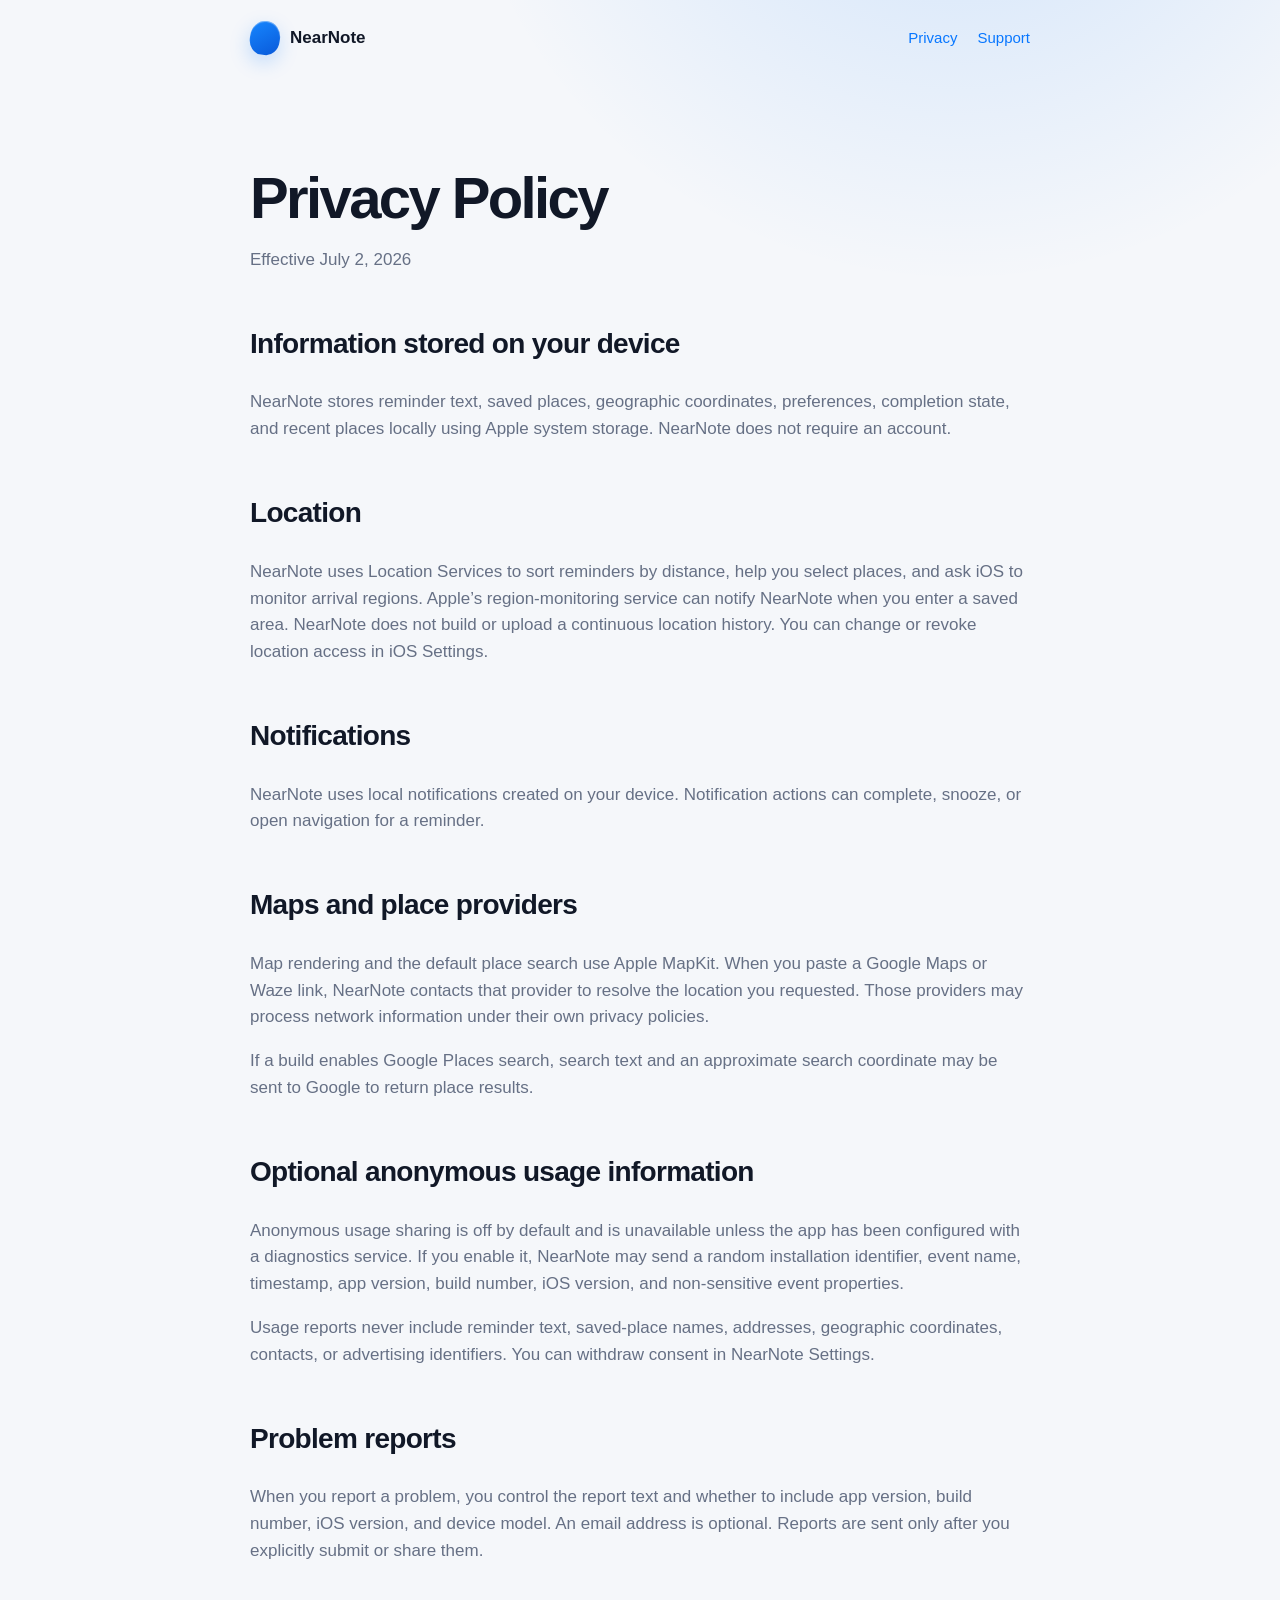
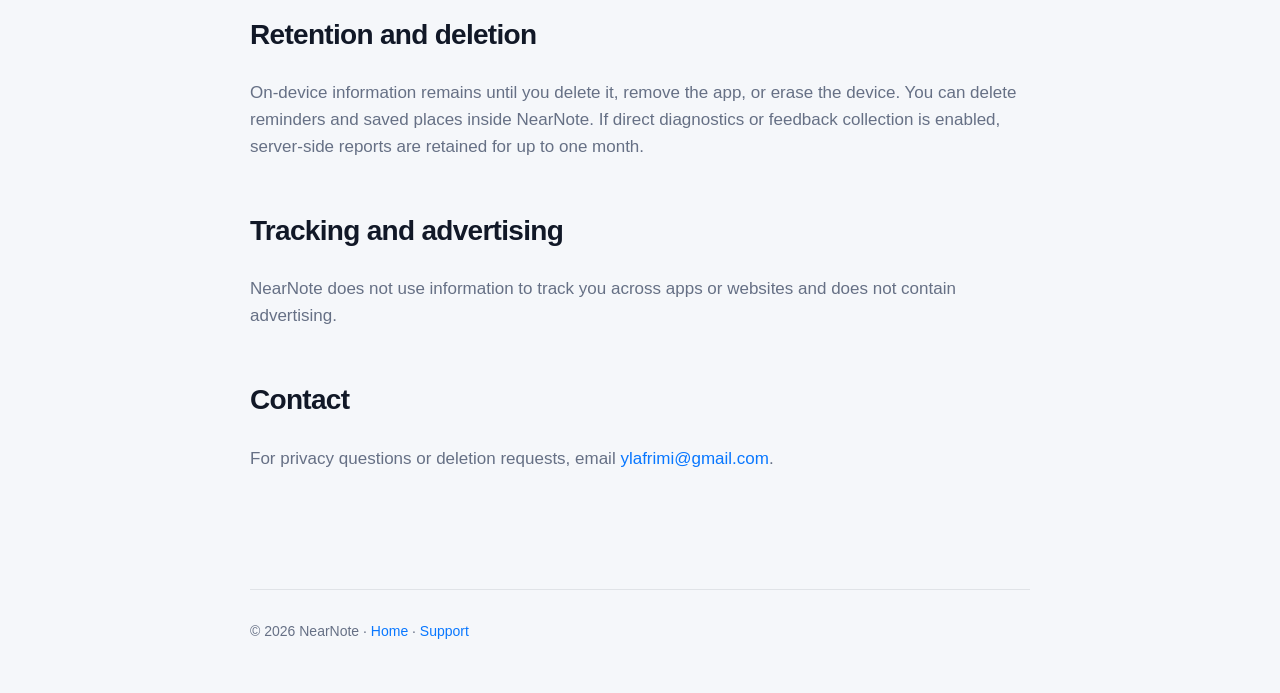
==== site/privacy/index.html @ f6806d6b "Prepare NearNote for App Store release" ====
<!doctype html>
<html lang="en">
<head>
  <meta charset="utf-8">
  <meta name="viewport" content="width=device-width, initial-scale=1">
  <meta name="description" content="NearNote privacy policy.">
  <title>Privacy Policy — NearNote</title>
  <link rel="stylesheet" href="../styles.css">
</head>
<body>
  <div class="shell">
    <nav aria-label="Main navigation">
      <a class="brand" href="../"><span class="mark" aria-hidden="true"></span>NearNote</a>
      <div class="nav-links"><a href="./">Privacy</a><a href="../support/">Support</a></div>
    </nav>
    <main class="document">
      <h1>Privacy Policy</h1>
      <p class="updated">Effective July 2, 2026</p>

      <h2>Information stored on your device</h2>
      <p>NearNote stores reminder text, saved places, geographic coordinates, preferences, completion state, and recent places locally using Apple system storage. NearNote does not require an account.</p>

      <h2>Location</h2>
      <p>NearNote uses Location Services to sort reminders by distance, help you select places, and ask iOS to monitor arrival regions. Apple’s region-monitoring service can notify NearNote when you enter a saved area. NearNote does not build or upload a continuous location history. You can change or revoke location access in iOS Settings.</p>

      <h2>Notifications</h2>
      <p>NearNote uses local notifications created on your device. Notification actions can complete, snooze, or open navigation for a reminder.</p>

      <h2>Maps and place providers</h2>
      <p>Map rendering and the default place search use Apple MapKit. When you paste a Google Maps or Waze link, NearNote contacts that provider to resolve the location you requested. Those providers may process network information under their own privacy policies.</p>
      <p>If a build enables Google Places search, search text and an approximate search coordinate may be sent to Google to return place results.</p>

      <h2>Optional anonymous usage information</h2>
      <p>Anonymous usage sharing is off by default and is unavailable unless the app has been configured with a diagnostics service. If you enable it, NearNote may send a random installation identifier, event name, timestamp, app version, build number, iOS version, and non-sensitive event properties.</p>
      <p>Usage reports never include reminder text, saved-place names, addresses, geographic coordinates, contacts, or advertising identifiers. You can withdraw consent in NearNote Settings.</p>

      <h2>Problem reports</h2>
      <p>When you report a problem, you control the report text and whether to include app version, build number, iOS version, and device model. An email address is optional. Reports are sent only after you explicitly submit or share them.</p>

      <h2>Retention and deletion</h2>
      <p>On-device information remains until you delete it, remove the app, or erase the device. You can delete reminders and saved places inside NearNote. If direct diagnostics or feedback collection is enabled, server-side reports are retained for up to one month.</p>

      <h2>Tracking and advertising</h2>
      <p>NearNote does not use information to track you across apps or websites and does not contain advertising.</p>

      <h2>Contact</h2>
      <p>For privacy questions or deletion requests, email <a href="mailto:ylafrimi@gmail.com">ylafrimi@gmail.com</a>.</p>
    </main>
    <footer>© 2026 NearNote · <a href="../">Home</a> · <a href="../support/">Support</a></footer>
  </div>
</body>
</html>
---- site/styles.css ----
:root {
  color-scheme: light dark;
  --background: #f5f7fa;
  --surface: rgba(255, 255, 255, 0.82);
  --text: #111827;
  --secondary: #667085;
  --line: rgba(17, 24, 39, 0.09);
  --blue: #0877ff;
  --navy: #0a1830;
  font-family: -apple-system, BlinkMacSystemFont, "SF Pro Display", "Segoe UI", sans-serif;
}

* { box-sizing: border-box; }

body {
  margin: 0;
  color: var(--text);
  background:
    radial-gradient(circle at 75% -10%, rgba(8, 119, 255, 0.17), transparent 32rem),
    var(--background);
  font-size: 17px;
  line-height: 1.58;
  -webkit-font-smoothing: antialiased;
}

a { color: var(--blue); text-decoration: none; }
a:hover { text-decoration: underline; }

.shell { width: min(780px, calc(100% - 40px)); margin: 0 auto; }

nav {
  display: flex;
  align-items: center;
  justify-content: space-between;
  min-height: 76px;
}

.brand { display: inline-flex; align-items: center; gap: 10px; color: var(--text); font-weight: 700; }
.brand:hover { text-decoration: none; }
.mark {
  width: 30px;
  height: 34px;
  border-radius: 48% 48% 44% 44%;
  background: linear-gradient(145deg, #1787ff, #0959d9);
  box-shadow: inset 0 1px 1px rgba(255,255,255,.45), 0 7px 20px rgba(8,119,255,.22);
  transform: rotate(8deg);
}

.nav-links { display: flex; gap: 20px; font-size: 15px; }

main { padding: 80px 0 100px; }
.hero { padding: 28px 0 70px; }
.eyebrow { color: var(--blue); font-size: 14px; font-weight: 700; letter-spacing: .08em; text-transform: uppercase; }
h1 { max-width: 690px; margin: 12px 0 20px; font-size: clamp(44px, 9vw, 72px); line-height: 1.02; letter-spacing: -.045em; }
.lede { max-width: 620px; margin: 0; color: var(--secondary); font-size: clamp(19px, 3vw, 23px); line-height: 1.45; }

.actions { display: flex; flex-wrap: wrap; gap: 12px; margin-top: 32px; }
.button { display: inline-flex; padding: 11px 17px; border-radius: 999px; font-weight: 650; }
.button.primary { color: white; background: var(--blue); }
.button.secondary { color: var(--text); background: var(--surface); border: 1px solid var(--line); }
.button:hover { text-decoration: none; transform: translateY(-1px); }

.card {
  margin: 22px 0;
  padding: clamp(24px, 5vw, 42px);
  border: 1px solid var(--line);
  border-radius: 28px;
  background: var(--surface);
  box-shadow: 0 20px 60px rgba(10, 24, 48, 0.07);
  backdrop-filter: blur(18px);
}

.card h2 { margin-top: 0; font-size: 25px; letter-spacing: -.02em; }
h2 { margin-top: 48px; font-size: 28px; letter-spacing: -.025em; }
h3 { margin-top: 30px; font-size: 20px; }
p, li { color: var(--secondary); }
strong { color: var(--text); }
ul { padding-left: 22px; }

.document h1 { font-size: clamp(40px, 7vw, 58px); }
.document .updated { margin-bottom: 42px; color: var(--secondary); }

footer { padding: 30px 0 50px; border-top: 1px solid var(--line); color: var(--secondary); font-size: 14px; }

@media (prefers-color-scheme: dark) {
  :root { --background: #07101f; --surface: rgba(17, 29, 49, .82); --text: #f6f8fb; --secondary: #a6b0c1; --line: rgba(255,255,255,.09); }
  body { background: radial-gradient(circle at 75% -10%, rgba(8,119,255,.2), transparent 32rem), var(--background); }
}

@media (max-width: 520px) {
  .shell { width: min(100% - 28px, 780px); }
  nav { min-height: 64px; }
  .nav-links { gap: 12px; font-size: 14px; }
  main { padding-top: 48px; }
}
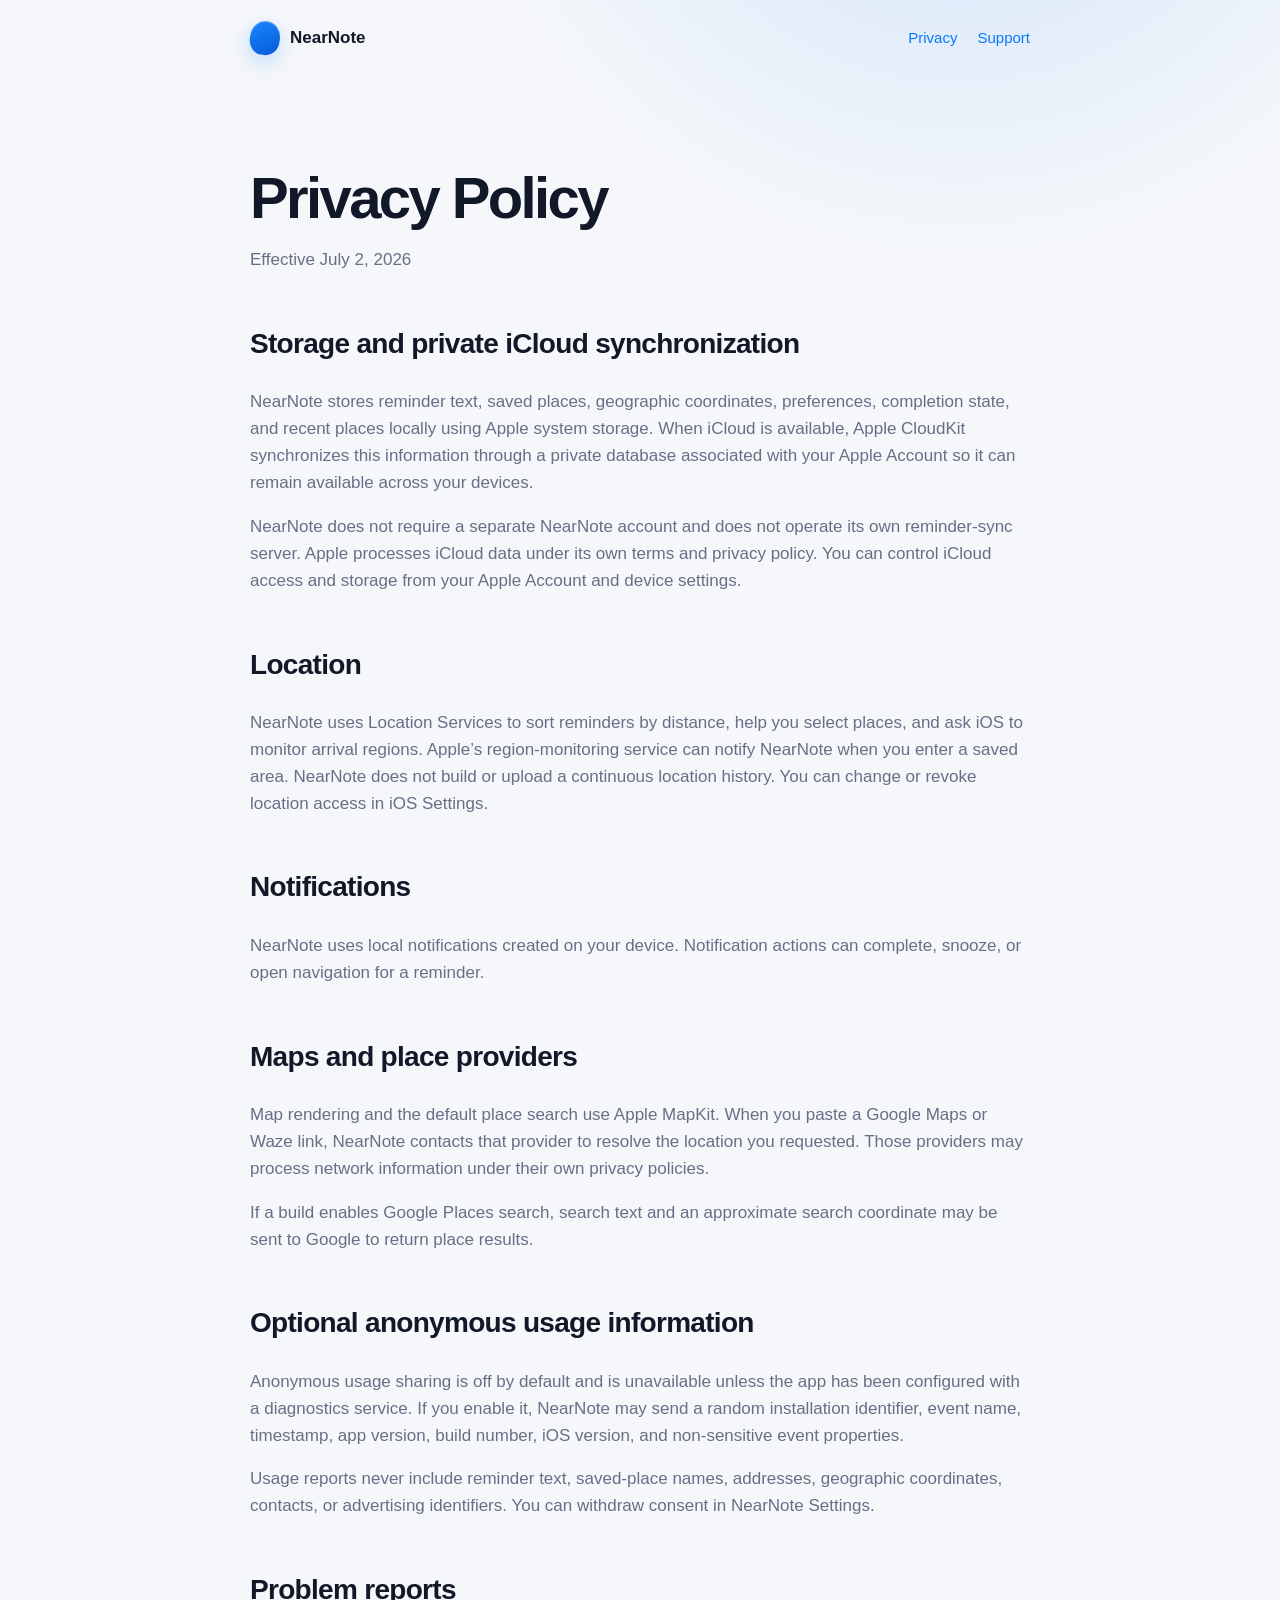
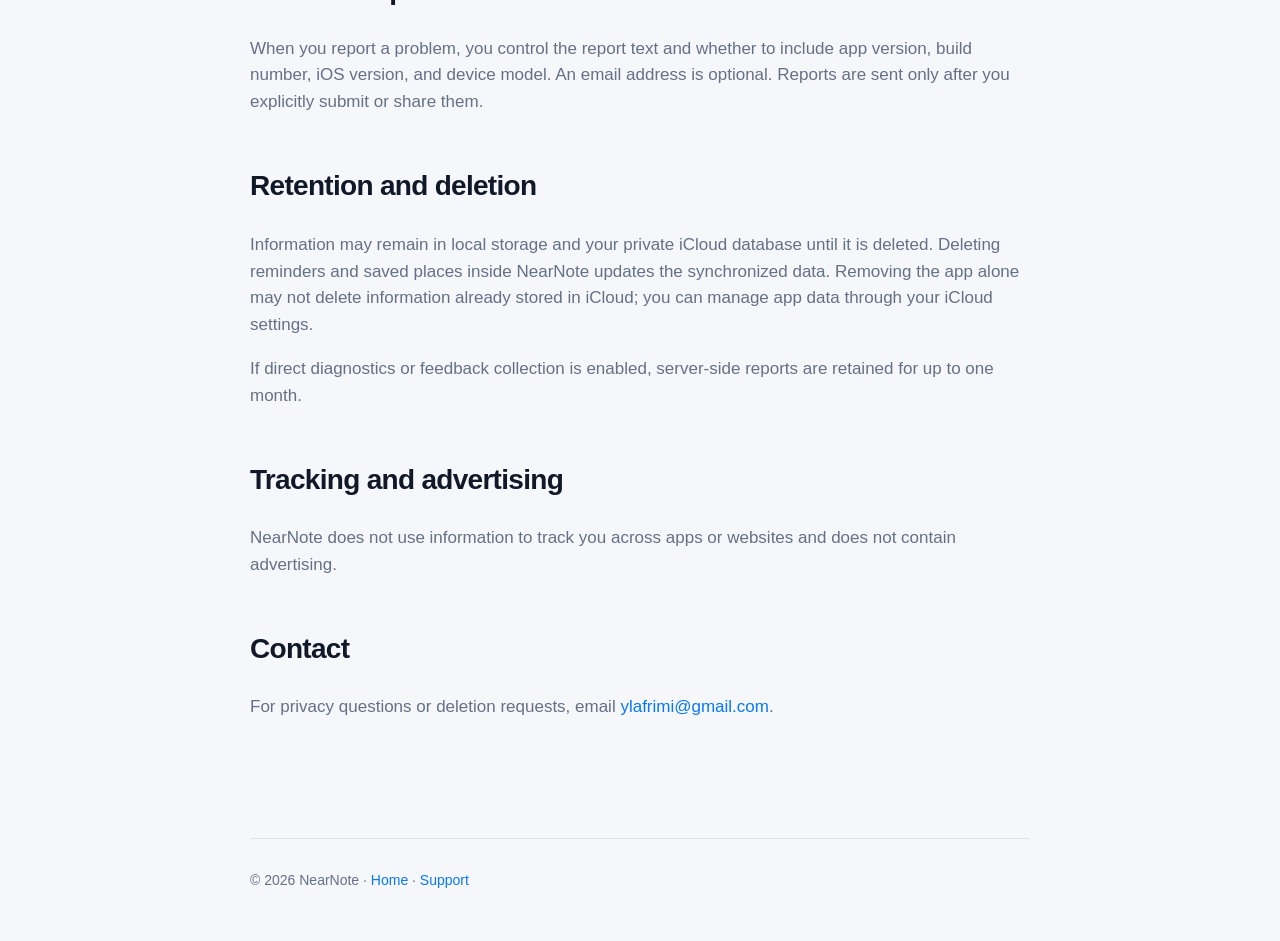
==== commit 27a931bf: "Document private CloudKit synchronization" ====
--- a/site/privacy/index.html
+++ b/site/privacy/index.html
@@ -17,8 +17,9 @@
       <h1>Privacy Policy</h1>
       <p class="updated">Effective July 2, 2026</p>
 
-      <h2>Information stored on your device</h2>
-      <p>NearNote stores reminder text, saved places, geographic coordinates, preferences, completion state, and recent places locally using Apple system storage. NearNote does not require an account.</p>
+      <h2>Storage and private iCloud synchronization</h2>
+      <p>NearNote stores reminder text, saved places, geographic coordinates, preferences, completion state, and recent places locally using Apple system storage. When iCloud is available, Apple CloudKit synchronizes this information through a private database associated with your Apple Account so it can remain available across your devices.</p>
+      <p>NearNote does not require a separate NearNote account and does not operate its own reminder-sync server. Apple processes iCloud data under its own terms and privacy policy. You can control iCloud access and storage from your Apple Account and device settings.</p>
 
       <h2>Location</h2>
       <p>NearNote uses Location Services to sort reminders by distance, help you select places, and ask iOS to monitor arrival regions. Apple’s region-monitoring service can notify NearNote when you enter a saved area. NearNote does not build or upload a continuous location history. You can change or revoke location access in iOS Settings.</p>
@@ -38,7 +39,8 @@
       <p>When you report a problem, you control the report text and whether to include app version, build number, iOS version, and device model. An email address is optional. Reports are sent only after you explicitly submit or share them.</p>
 
       <h2>Retention and deletion</h2>
-      <p>On-device information remains until you delete it, remove the app, or erase the device. You can delete reminders and saved places inside NearNote. If direct diagnostics or feedback collection is enabled, server-side reports are retained for up to one month.</p>
+      <p>Information may remain in local storage and your private iCloud database until it is deleted. Deleting reminders and saved places inside NearNote updates the synchronized data. Removing the app alone may not delete information already stored in iCloud; you can manage app data through your iCloud settings.</p>
+      <p>If direct diagnostics or feedback collection is enabled, server-side reports are retained for up to one month.</p>
 
       <h2>Tracking and advertising</h2>
       <p>NearNote does not use information to track you across apps or websites and does not contain advertising.</p>
@@ -50,4 +52,3 @@
   </div>
 </body>
 </html>
-
